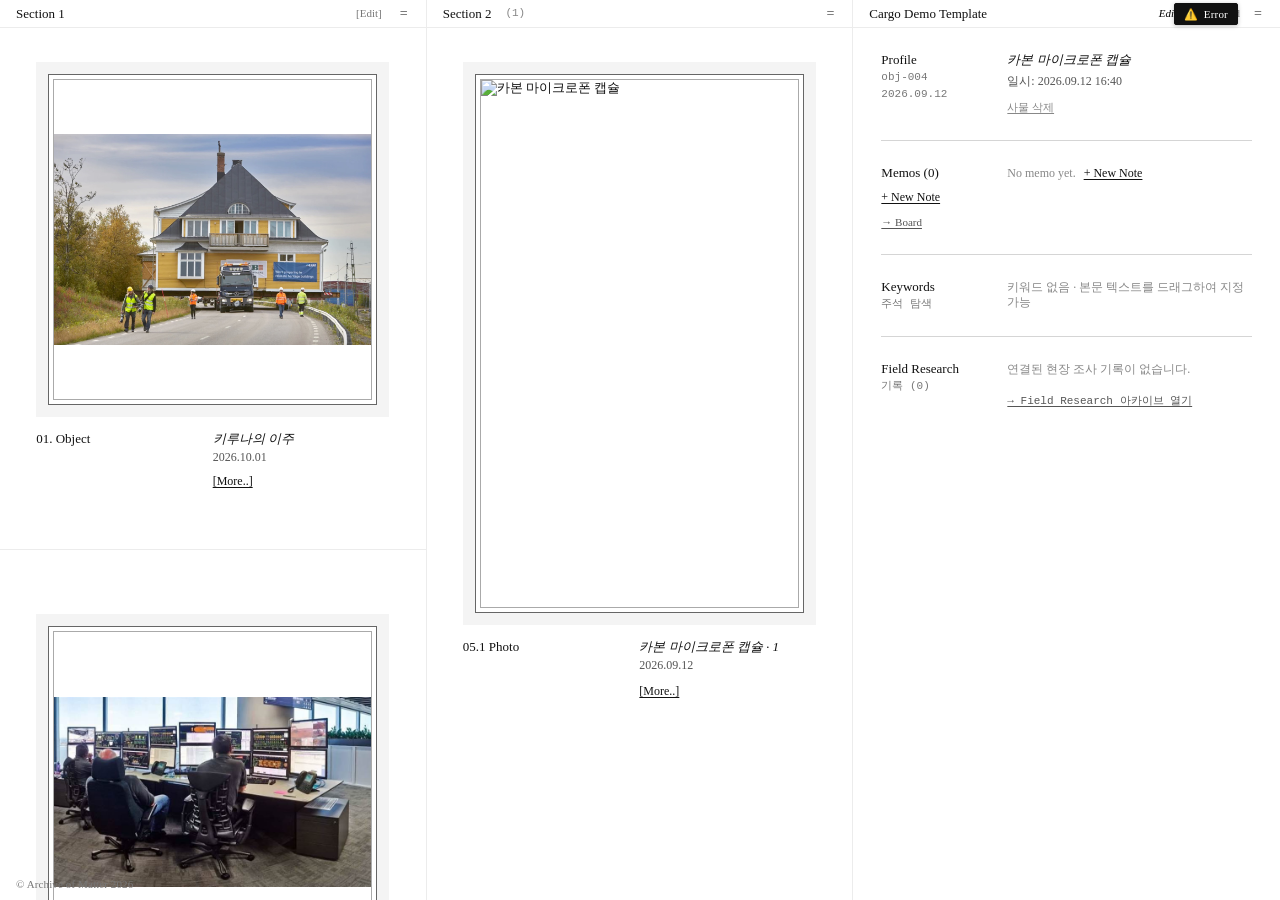
==== index.html @ 286ee140 "feat: initial commit for research and field research archive project" ====
<!DOCTYPE html>
<html lang="ko">
<head>
  <meta charset="UTF-8">
  <meta name="viewport" content="width=device-width, initial-scale=1.0">
  <title>Cargo Demo Template &middot; Archive of Matter</title>
  <meta name="description" content="사물을 수집하고 시각적으로 기록·축적하는 독립 사물 아카이브">
  <link rel="stylesheet" href="css/style.css?v=save3">
</head>
<body>
  <main id="archive-main-container" class="reference-3col-layout">
    <!-- Rendered reactively by archive.js into 3 independent editorial columns -->
  </main>
  <button type="button" id="global-floating-save-btn" class="global-floating-save-btn mono" title="현재 아카이브 데이터를 소스 파일(data/archive.json)에 영구 저장" onclick="window.triggerSourceSave()">
    <span>💾</span><span>Save</span>
  </button>
  <div id="archive-save-toast" class="archive-save-toast"></div>
  <div class="reference-footer">&copy; Archive of Matter 2026</div>

  <script src="js/app.js?v=save3"></script>
  <script src="js/keywords.js?v=save3"></script>
  <script src="js/archive.js?v=save3"></script>
  <script src="js/save-helper.js?v=save3"></script>
</body>
</html>
---- css/style.css ----
/* ARCHIVE OF MATTER - MASTER STYLESHEET */
@import url('reset.css');
@import url('typography.css');
@import url('layout.css');
@import url('views.css');
@import url('constellation.css');
@import url('modal.css');

/* Direct Master Styles for Save Button & Toast */
#global-floating-save-btn {
  position: fixed !important;
  top: 3px !important;
  right: 42px !important;
  height: 22px !important;
  line-height: 20px !important;
  padding: 0 9px !important;
  background: #111111 !important;
  color: #FFFFFF !important;
  border: 1px solid #111111 !important;
  font-family: Georgia, "Times New Roman", serif !important;
  font-size: 11px !important;
  letter-spacing: 0.02em !important;
  cursor: pointer !important;
  z-index: 9999999 !important;
  display: inline-flex !important;
  align-items: center !important;
  gap: 5px !important;
  border-radius: 2px !important;
  box-shadow: 0 1px 4px rgba(0, 0, 0, 0.25) !important;
  user-select: none !important;
  box-sizing: border-box !important;
}

#global-floating-save-btn:hover {
  background: #2b2b2b !important;
  border-color: #2b2b2b !important;
}

#archive-save-toast {
  position: fixed !important;
  top: 36px !important;
  right: 24px !important;
  background: #111111 !important;
  color: #FFFFFF !important;
  font-family: -apple-system, BlinkMacSystemFont, "Segoe UI", Roboto, sans-serif !important;
  font-size: 13px !important;
  font-weight: 500 !important;
  line-height: 1.4 !important;
  padding: 12px 20px !important;
  display: flex !important;
  opacity: 0 !important;
  visibility: hidden !important;
  transform: translateY(-8px) !important;
  transition: opacity 0.25s ease, transform 0.25s ease, visibility 0.25s ease !important;
  align-items: center !important;
  gap: 10px !important;
  z-index: 99999999 !important;
  border-left: 4px solid #28a745 !important;
  box-shadow: 0 6px 24px rgba(0, 0, 0, 0.4) !important;
  border-radius: 2px !important;
  pointer-events: none !important;
}

#archive-save-toast.show {
  opacity: 1 !important;
  visibility: visible !important;
  transform: translateY(0) !important;
}

#archive-save-toast.is-error {
  border-left-color: #dc3545 !important;
}
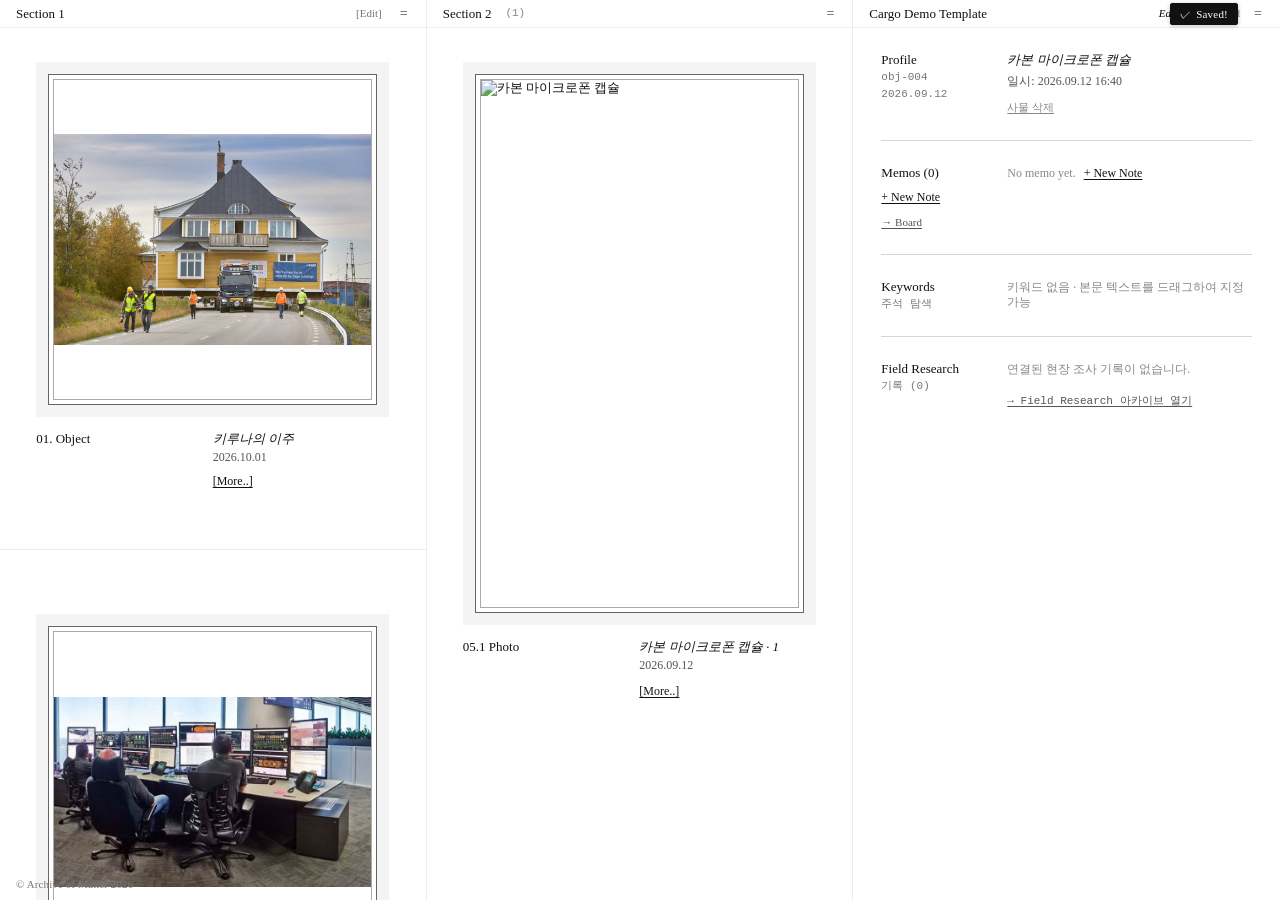
==== commit 04d5a2d9: "fix(persistence): isolate static GitHub Pages hosting, eliminate source save errors, and add JSON ba" ====
--- a/index.html
+++ b/index.html
@@ -5,7 +5,7 @@
   <meta name="viewport" content="width=device-width, initial-scale=1.0">
   <title>Cargo Demo Template &middot; Archive of Matter</title>
   <meta name="description" content="사물을 수집하고 시각적으로 기록·축적하는 독립 사물 아카이브">
-  <link rel="stylesheet" href="css/style.css?v=save3">
+  <link rel="stylesheet" href="css/style.css?v=p4">
 </head>
 <body>
   <main id="archive-main-container" class="reference-3col-layout">
@@ -17,9 +17,10 @@
   <div id="archive-save-toast" class="archive-save-toast"></div>
   <div class="reference-footer">&copy; Archive of Matter 2026</div>
 
-  <script src="js/app.js?v=save3"></script>
-  <script src="js/keywords.js?v=save3"></script>
-  <script src="js/archive.js?v=save3"></script>
-  <script src="js/save-helper.js?v=save3"></script>
+  <script src="js/idb-storage.js?v=p5"></script>
+  <script src="js/app.js?v=p5"></script>
+  <script src="js/keywords.js?v=p5"></script>
+  <script src="js/archive.js?v=p5"></script>
+  <script src="js/save-helper.js?v=p5"></script>
 </body>
 </html>
